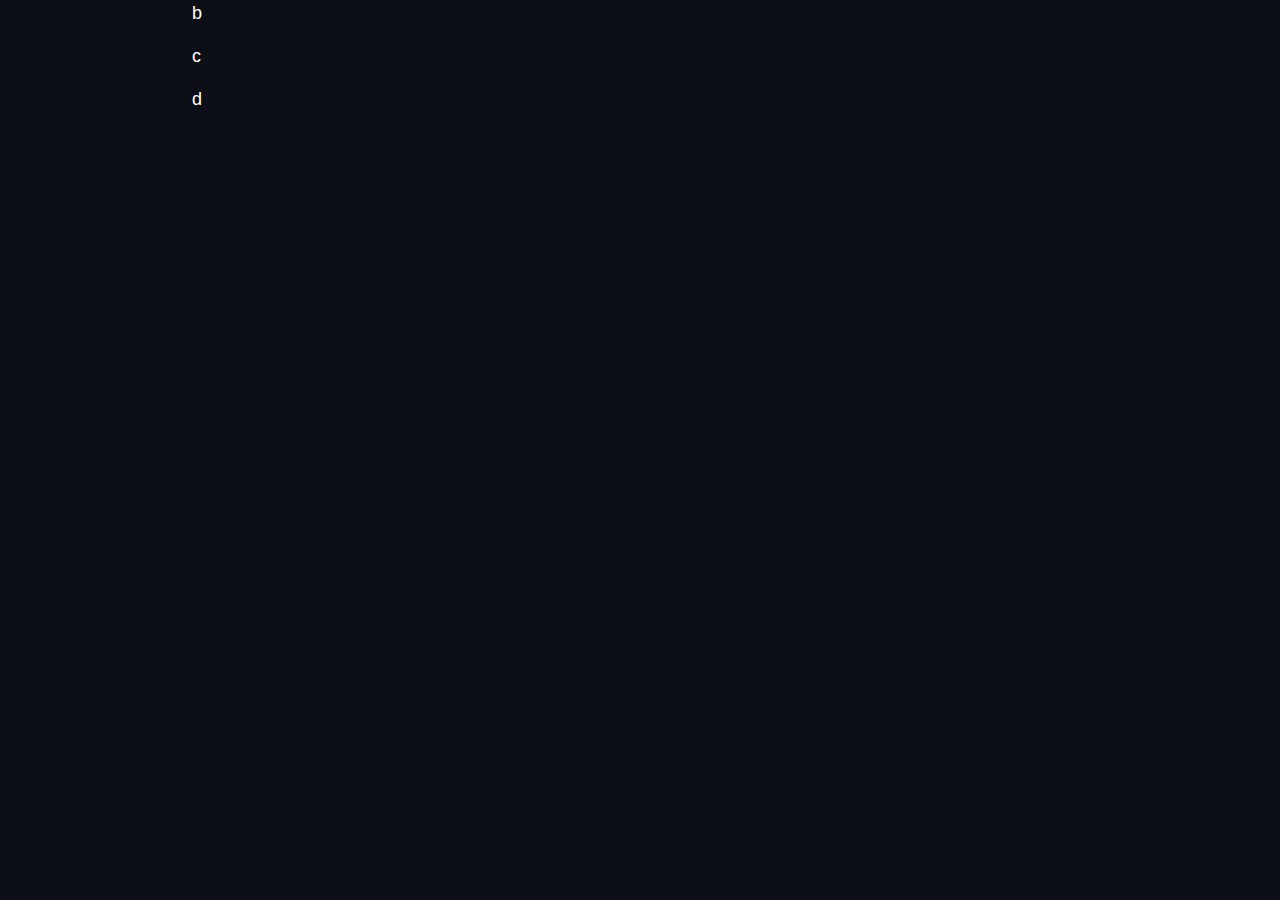
==== index.html @ a14c185e "commit" ====
<!DOCTYPE html>
<html lang="en">

<head>
    <meta charset="UTF-8">
    <meta http-equiv="X-UA-Compatible" content="IE=edge">
    <meta name="viewport" content="width=device-width, initial-scale=1.0">
    <link rel="stylesheet" href="./style.css">
    <script defer src="./index.js"></script>
    <title>Space Travel</title>
</head>

<body>
    
    <div class="container grid">
        <div class="box sr-only">a</div>
        <div class="box">b</div>
        <div class="box">c</div>
        <div class="box">d</div>
    </div>
    
   
</body>

</html>
---- style.css ----
/*------------*/
/*Custom properties      */
/*------------*/

:root {
    /*colors */
--clr-dark: 230 35% 7%;
--clr-light: 231 77% 90%;
--clr-white: 0 0% 100%;

/* font-sizes */
--fs-900: 9.375rem;
--fs-800: 6.25rem;
--fs-700: 3.5rem;
--fs-600: 2rem;
--fs-500: 1.75rem;
--fs-400: 1.125rem;
--fs-300: 1rem;
--fs-200: 0.875rem;

  /* font-families */
  --ff-serif: "Bellefair",serif;
  --ff-sans-cond: "Barlow Condensed", sans-serif;
  --ff-sans-normal: "Barlow", sans-serif;
}


/*------------*/
/*Reset       */
/*------------*/

/*Box sizing   */


*,
*::before,
*::after {
    box-sizing: border-box;
}

/*Reset marigi  */
body,
h1,
h2,
h3,
h4,
h5,
p,
figure,
picture {
    margin: 0;
}

h1,
h2,
h3,
h4,
h5,
p {
   font-weight: 400; 
}


/* set up the body */
body {
    font-family: var(--ff-sans-normal);
    font-size: var(--fs-400);
    color: hsl(var(--clr-white));
    background-color: hsl(var(--clr-dark));
    line-height: 1.5;
    min-height: 100vh;
}

/*mke image easier to work with*/
img,
picture {
    max-width: 100%;
    display: block;
}

/*make form elements*/
input,
button,
textarea,
select {
    font: inherit;
}

/*remove animation for people who've turned them off*/
@media (prefers-reduced-motion: reduce) {
    *,
    *::before,
    *::after {
        animation-duration: 0.01ms !important;
        animation-iteration-count: 1 !important;
        transition-duration: 0.01ms !important; 
        scroll-behavior: auto !important;
    }
}

/*------------*/
/* Utility classes*/
/*------------*/

/* general */


.flex {
    display: flex;
gap: var(--gap, 1rem);
}

.grid {
    display: grid;
    gap: var(--gap, 1rem)
}

.container {
    padding-inline: 2rem;
    margin-inline: auto;
    max-width: 60rem;
}

.sr-only {
    position: absolute;
    width: 1px;
    height: 1px;
    padding: 0;
    margin: -1px;
    overflow: hidden;
    clip: rect(0, 0, 0, 0);
    white-space: nowrap;
    border: 0;
}



.bg-dark { background-color: hsl(var(--clr-dark));}
.bg-accent { background-color: hsl(var(--clr-light));}
.bg-wh{ background-color: hsl(var(--clr-white));}

.text-dark { color: hsl(var(--clr-dark));}
.text-accent{ color: hsl(var(--clr-light));}
.text-wh { color: hsl(var(--clr-white));}

/* typograhy */

.ff-serif {font-family: var(--ff-serif);}
.ff-sens-cond {font-family: var(--ff-sans-cond);}
.ff-sens-normal {font-family: var(--ff-sans-normal);}

.letter-spacing-1 { letter-spacing: 4.75px; } 
.letter-spacing-2 { letter-spacing: 2.7px; } 
.letter-spacing-3 { letter-spacing: 2.35px; } 

.uppercase { text-transform: uppercase; }

.fs-900 { font-size: var(--fs-900); }
.fs-800 { font-size: var(--fs-800); }
.fs-700 { font-size: var(--fs-700); }
.fs-600 { font-size: var(--fs-600); }
.fs-500 { font-size: var(--fs-500); }
.fs-400 { font-size: var(--fs-400); }
.fs-300 { font-size: var(--fs-300); }
.fs-200 { font-size: var(--fs-200); }


.fs-900,
.fs-800,
.fs-700,
.fs-600 {
    line-height: 1.1;
}
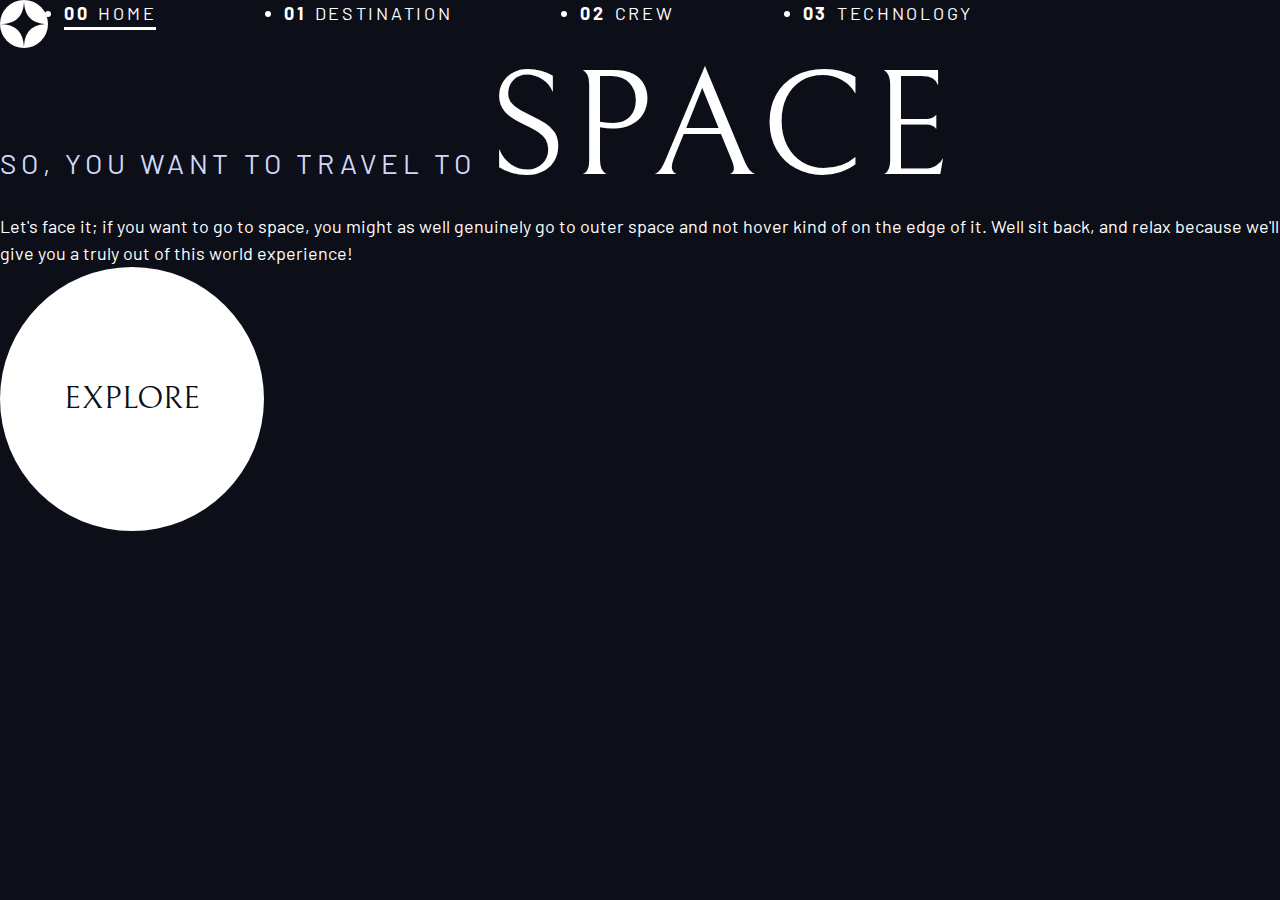
==== commit daa79c71: "commit" ====
--- a/index.html
+++ b/index.html
@@ -3,23 +3,57 @@
 
 <head>
     <meta charset="UTF-8">
-    <meta http-equiv="X-UA-Compatible" content="IE=edge">
     <meta name="viewport" content="width=device-width, initial-scale=1.0">
+
+    <link rel="icon" type="image/png" sizes="32x32" href="./assets/favicon-32x32.png">
+    <!-- Google fonts -->
+    <link rel="preconnect" href="https://fonts.googleapis.com">
+    <link rel="preconnect" href="https://fonts.gstatic.com" crossorigin>
+    <link
+        href="https://fonts.googleapis.com/css2?family=Barlow+Condensed:wght@400;700&family=Bellefair&family=Barlow:wght@400;700&display=swap"
+        rel="stylesheet">
     <link rel="stylesheet" href="./style.css">
     <script defer src="./index.js"></script>
-    <title>Space Travel</title>
+    <title>Space tourism website</title>
 </head>
 
-<body>
-    
-    <div class="container grid">
-        <div class="box sr-only">a</div>
-        <div class="box">b</div>
-        <div class="box">c</div>
-        <div class="box">d</div>
+<body class="home">
+    <header class="primary-header flex">
+        <div>
+            <img src="./assets/shared/logo.svg" alt="space tourism logo" class="logo">
+        </div>
+        <nav>
+            <ul class="primary-navigation flex underline-indicators">
+                <li class="active"><a class="ff-sans-cond uppercase text-wh letter-spacing-2"
+                        href="index.html"><span>00</span>Home</a></li>
+                <li><a class="ff-sans-cond uppercase text-wh letter-spacing-2"
+                        href="./destination.html"><span>01</span>Destination</a>
+                </li>
+                <li><a class="ff-sans-cond uppercase text-wh letter-spacing-2"
+                        href="./crew.html"><span>02</span>Crew</a></li>
+                <li><a class="ff-sans-cond uppercase text-wh letter-spacing-2"
+                        href="./technology.html"><span>03</span>Technology</a>
+                </li>
+            </ul>
+        </nav>
+    </header>
+
+    <div class="grid-container">
+        <h1 class="text-accent fs-500 ff-sans-cond uppercase letter-spacing-1">
+            So, you want to travel to
+            <span class="fs-900 ff-serif text-wh">Space</span>
+        </h1>
     </div>
-    
-   
+
+    <P>
+        Let's face it;
+        if you want to go to space, you might as well genuinely go to outer space and not hover kind of on the edge
+        of
+        it. Well sit back, and relax because we'll give you a truly out of this world experience!
+    </P>
+    <a href="#" class="large-button uppercase ff-serif fs-600
+    text-dark bg-wh">Explore</a>
+
 </body>
 
 </html>--- a/style.css
+++ b/style.css
@@ -115,6 +115,10 @@
     gap: var(--gap, 1rem)
 }
 
+.flow > *:where(:not(:first-child)) {
+    margin-top: var(--flow-space, 1rem);
+    outline: 1px solid red;
+}
 .container {
     padding-inline: 2rem;
     margin-inline: auto;
@@ -164,10 +168,113 @@
 .fs-300 { font-size: var(--fs-300); }
 .fs-200 { font-size: var(--fs-200); }
 
-
 .fs-900,
 .fs-800,
 .fs-700,
 .fs-600 {
     line-height: 1.1;
-}+}
+
+.numbered-title {
+    font-family: var(--ff-sans-cond);
+    font-size: var(--fs-500);
+    text-transform: uppercase;
+    letter-spacing: 4.72px;
+}
+
+.numbered-title span {
+    margin-right: .5em;
+    font-weight: 700;
+    color: hsl(var(--clr-white) / .25);
+}
+
+
+/*------------*/
+/* Component*/
+/*------------*/
+
+.large-button {
+    position: relative;
+    display: inline-grid;
+    z-index: 1;
+    place-items: center;
+    padding: 0 2em;
+    border-radius: 50%;
+    aspect-ratio: 1;
+    text-decoration: none;
+}
+
+.large-button::after {
+    content: '';
+    position: absolute;
+    z-index: -1;
+    width: 100%;
+    height: 100%;
+    background: hsl( var(--clr-white) / .15);
+    border-radius: 50%;
+    opacity: 0;
+    transition: opacity 500ms linear, transform 750ms ease-in-out;
+}
+
+.large-button:hover::after,
+.large-button:focus::after {
+    opacity: 1;
+    transform: scale(1.5);
+}
+
+.primary-navigation {
+    --gap: 8rem;
+    --underline-gap: 2rem
+    list-style: none;
+    padding: 0;
+    margin: 0;
+}
+
+.primary-navigation a {
+    text-decoration: none;
+}
+
+.primary-navigation a > span {
+    font-weight: 700;
+    margin-right: .5em;
+}
+
+.underline-indicators > * {
+    padding: var(--underline-gap, 1rem) 0;
+    border: 0;
+    cursor: pointer;
+   border-bottom: .2rem solid hsl(var(--clr-white) / 0);
+}
+
+.underline-indicators > *:hover,
+.underline-indicators > *:focus {
+    border-color: hsl( var(--clr-white) / .25);
+}
+
+.underline-indicators > .active,
+.underline-indicators > [aria-selected="true"] {
+    color: hsl( var(--clr-white) / 1);
+    border-color: hsl( var(--clr-white) / 1);
+}
+
+.tab-list {
+    --gap: 2rem;
+}
+
+.dot-indicators > *{
+   cursor: pointer;
+   border: 0;
+   border-radius: 50%;
+   padding: .5em;
+   background-color: hsl( var(--clr-white) / .25);
+}
+
+.dot-indicators > *:hover,
+.dot-indicators > *:focus{
+     background-color: hsl( var(--clr-white) / .5);
+}  
+
+.dot-indicators > [aria-selected="true"] {
+     border-color: hsl( var(--clr-white) / 1);
+}
+
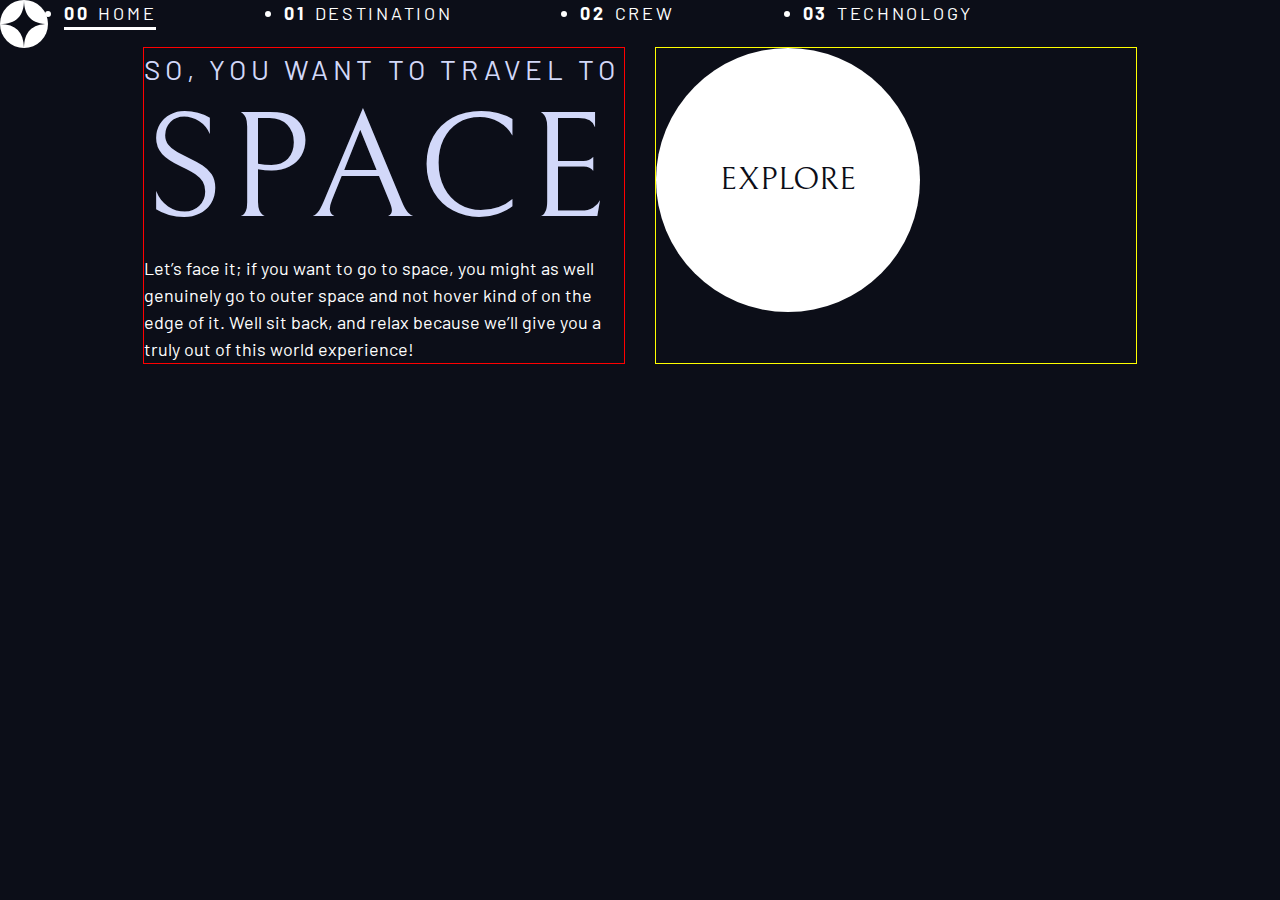
==== commit 21c44585: "commit" ====
--- a/index.html
+++ b/index.html
@@ -39,20 +39,21 @@
     </header>
 
     <div class="grid-container">
-        <h1 class="text-accent fs-500 ff-sans-cond uppercase letter-spacing-1">
-            So, you want to travel to
-            <span class="fs-900 ff-serif text-wh">Space</span>
-        </h1>
+        <div>
+            <h1 class="text-accent fs-500 ff-sans-cond uppercase letter-spacing-1">So, you want to travel to
+                <span class="fs-900 ff-serif text-white">Space</span>
+            </h1>
+            <p>Let’s face it; if you want to go to space, you might as well genuinely go to
+                outer space and not hover kind of on the edge of it. Well sit back, and relax
+                because we’ll give you a truly out of this world experience! </p>
+        </div>
+        <div>
+            <a href="#" class="large-button uppercase ff-serif fs-600 text-dark bg-wh">Explore</a>
+        </div>
     </div>
 
-    <P>
-        Let's face it;
-        if you want to go to space, you might as well genuinely go to outer space and not hover kind of on the edge
-        of
-        it. Well sit back, and relax because we'll give you a truly out of this world experience!
-    </P>
-    <a href="#" class="large-button uppercase ff-serif fs-600
-    text-dark bg-wh">Explore</a>
+
+
 
 </body>
 
--- a/style.css
+++ b/style.css
@@ -125,6 +125,22 @@
     max-width: 60rem;
 }
 
+.grid-container {
+    display: grid;
+    column-gap: var(--container-gap, 2rem);
+    grid-template-columns: minmax(2rem, 1fr) repeat(2, minmax(0, 30rem)) minmax(2rem, 1fr);
+}
+
+.grid-container > *:first-child {
+    grid-column: 2;
+    outline: 1px solid red;
+}
+
+.grid-container > *:last-child {
+    grid-column: 3;
+    outline: 1px solid yellow;
+}
+
 .sr-only {
     position: absolute;
     width: 1px;
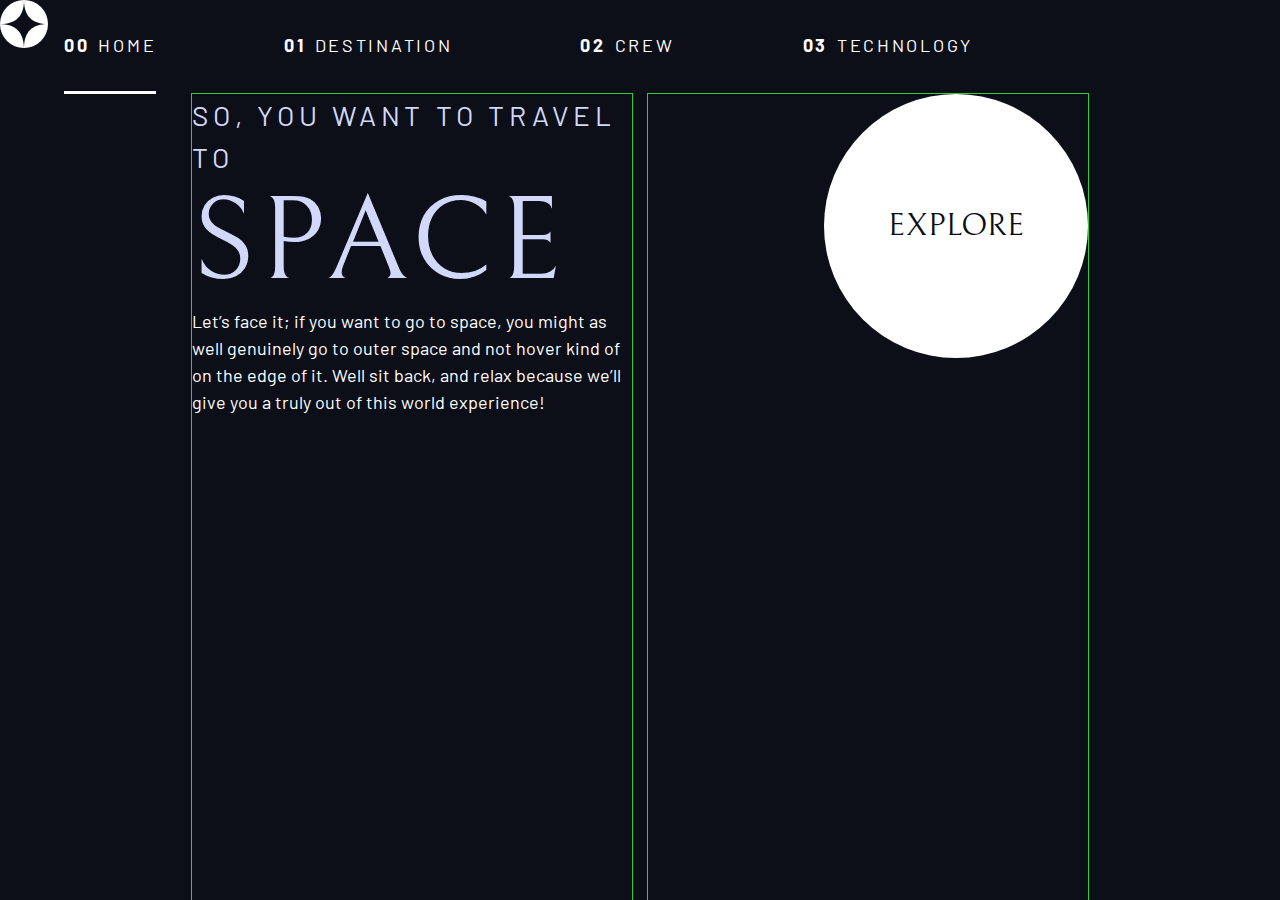
==== commit fb588fd1: "commit" ====
--- a/index.html
+++ b/index.html
@@ -38,16 +38,16 @@
         </nav>
     </header>
 
-    <div class="grid-container">
+    <div class="container flex even-columns" style="max-width: 60rem">
         <div>
             <h1 class="text-accent fs-500 ff-sans-cond uppercase letter-spacing-1">So, you want to travel to
-                <span class="fs-900 ff-serif text-white">Space</span>
+                <span class="d-block fs-900 ff-serif text-white">Space</span>
             </h1>
             <p>Let’s face it; if you want to go to space, you might as well genuinely go to
                 outer space and not hover kind of on the edge of it. Well sit back, and relax
                 because we’ll give you a truly out of this world experience! </p>
         </div>
-        <div>
+        <div style="display: flex; justify-content: end; align-items: flex-start;">
             <a href="#" class="large-button uppercase ff-serif fs-600 text-dark bg-wh">Explore</a>
         </div>
     </div>
--- a/style.css
+++ b/style.css
@@ -9,12 +9,12 @@
 --clr-white: 0 0% 100%;
 
 /* font-sizes */
---fs-900: 9.375rem;
---fs-800: 6.25rem;
---fs-700: 3.5rem;
+--fs-900: clamp(5rem, 8vw + 1rem, 9.375rem);
+--fs-800: 3.5rem;
+--fs-700: 1.5rem;
 --fs-600: 2rem;
 --fs-500: 1.75rem;
---fs-400: 1.125rem;
+--fs-400: 0.9375rem;
 --fs-300: 1rem;
 --fs-200: 0.875rem;
 
@@ -24,14 +24,33 @@
   --ff-sans-normal: "Barlow", sans-serif;
 }
 
+@media (min-width: 35em) {
+  :root {
+    --fs-800: 5rem;
+    --fs-700: 2.5rem;
+    --fs-600: 1.5rem;
+    --fs-400: 1rem;
+  }
+}
+
+@media (min-width: 45em) {
+  :root {
+    /* font-sizes */
+--fs-800: 6.25rem;
+--fs-700: 3.5rem;
+--fs-600: 2rem;
+--fs-400: 1.125rem;
+  }
+}
+
 
 /*------------*/
 /*Reset       */
 /*------------*/
 
+
+
 /*Box sizing   */
-
-
 *,
 *::before,
 *::after {
@@ -56,6 +75,7 @@
 h3,
 h4,
 h5,
+h6,
 p {
    font-weight: 400; 
 }
@@ -69,6 +89,9 @@
     background-color: hsl(var(--clr-dark));
     line-height: 1.5;
     min-height: 100vh;
+
+    display: grid;
+    grid-template-rows: min-content 1fr;
 }
 
 /*mke image easier to work with*/
@@ -104,42 +127,58 @@
 
 /* general */
 
-
 .flex {
     display: flex;
 gap: var(--gap, 1rem);
 }
 
+.flex.even-columns > * {
+    width: 100%;
+    outline: 1px solid limegreen;
+}
 .grid {
     display: grid;
     gap: var(--gap, 1rem)
 }
 
+.d-block {
+    display: block;
+}
+
 .flow > *:where(:not(:first-child)) {
     margin-top: var(--flow-space, 1rem);
-    outline: 1px solid red;
-}
+}
+
 .container {
     padding-inline: 2rem;
     margin-inline: auto;
-    max-width: 60rem;
+    max-width: 80rem;
 }
 
 .grid-container {
+    border: 5px solid limegreen;
     display: grid;
-    column-gap: var(--container-gap, 2rem);
-    grid-template-columns: minmax(2rem, 1fr) repeat(2, minmax(0, 30rem)) minmax(2rem, 1fr);
-}
-
-.grid-container > *:first-child {
-    grid-column: 2;
-    outline: 1px solid red;
-}
-
-.grid-container > *:last-child {
-    grid-column: 3;
-    outline: 1px solid yellow;
-}
+}
+
+@media (min-width: 45rem) {
+    .grid-container {
+        column-gap: var(--container-gap, 2rem);
+        grid-template-columns: minmax(2rem, 1fr) repeat(2, minmax(0, 30rem)) minmax(2rem, 1fr);
+    }
+    
+    .grid-container > *:first-child {
+        grid-column: 2;
+        outline: 1px solid red;
+    }
+
+    .grid-container > *:last-child {
+        grid-column: 3;
+        outline: 1px solid yellow;
+    }
+}
+ 
+
+
 
 .sr-only {
     position: absolute;
@@ -153,7 +192,7 @@
     border: 0;
 }
 
-
+/*colors  */
 
 .bg-dark { background-color: hsl(var(--clr-dark));}
 .bg-accent { background-color: hsl(var(--clr-light));}
@@ -226,7 +265,7 @@
     z-index: -1;
     width: 100%;
     height: 100%;
-    background: hsl( var(--clr-white) / .15);
+    background: hsl( var(--clr-white) / .1);
     border-radius: 50%;
     opacity: 0;
     transition: opacity 500ms linear, transform 750ms ease-in-out;
@@ -240,7 +279,7 @@
 
 .primary-navigation {
     --gap: 8rem;
-    --underline-gap: 2rem
+    --underline-gap: 2rem;
     list-style: none;
     padding: 0;
     margin: 0;
@@ -264,7 +303,7 @@
 
 .underline-indicators > *:hover,
 .underline-indicators > *:focus {
-    border-color: hsl( var(--clr-white) / .25);
+    border-color: hsl( var(--clr-white) / .5);
 }
 
 .underline-indicators > .active,
@@ -277,7 +316,7 @@
     --gap: 2rem;
 }
 
-.dot-indicators > *{
+.dot-indicators > * {
    cursor: pointer;
    border: 0;
    border-radius: 50%;
@@ -294,3 +333,6 @@
      border-color: hsl( var(--clr-white) / 1);
 }
 
+
+
+
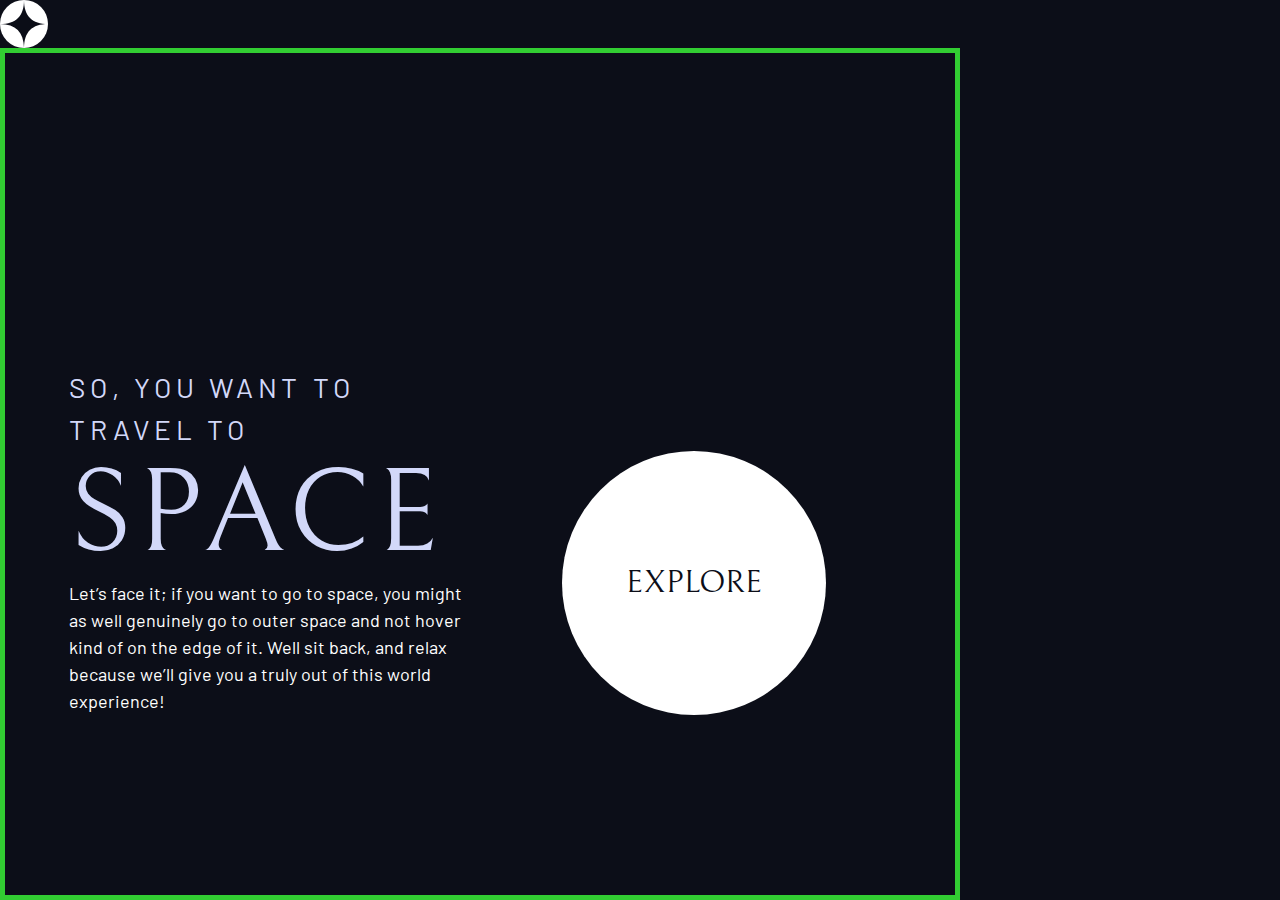
==== commit 6d1ca1ac: "commit" ====
--- a/index.html
+++ b/index.html
@@ -22,7 +22,7 @@
         <div>
             <img src="./assets/shared/logo.svg" alt="space tourism logo" class="logo">
         </div>
-        <nav>
+        <!----   <nav>
             <ul class="primary-navigation flex underline-indicators">
                 <li class="active"><a class="ff-sans-cond uppercase text-wh letter-spacing-2"
                         href="index.html"><span>00</span>Home</a></li>
@@ -35,10 +35,10 @@
                         href="./technology.html"><span>03</span>Technology</a>
                 </li>
             </ul>
-        </nav>
+        </nav>  -->
     </header>
 
-    <div class="container flex even-columns" style="max-width: 60rem">
+    <div class="grid-container grid-container--home" style="max-width: 60rem">
         <div>
             <h1 class="text-accent fs-500 ff-sans-cond uppercase letter-spacing-1">So, you want to travel to
                 <span class="d-block fs-900 ff-serif text-white">Space</span>
@@ -47,8 +47,8 @@
                 outer space and not hover kind of on the edge of it. Well sit back, and relax
                 because we’ll give you a truly out of this world experience! </p>
         </div>
-        <div style="display: flex; justify-content: end; align-items: flex-start;">
-            <a href="#" class="large-button uppercase ff-serif fs-600 text-dark bg-wh">Explore</a>
+        <div>
+            <a href="#" class="large-button uppercase ff-serif text-dark bg-wh">Explore</a>
         </div>
     </div>
 
--- a/style.css
+++ b/style.css
@@ -80,7 +80,6 @@
    font-weight: 400; 
 }
 
-
 /* set up the body */
 body {
     font-family: var(--ff-sans-normal);
@@ -125,6 +124,7 @@
 /* Utility classes*/
 /*------------*/
 
+
 /* general */
 
 .flex {
@@ -132,10 +132,6 @@
 gap: var(--gap, 1rem);
 }
 
-.flex.even-columns > * {
-    width: 100%;
-    outline: 1px solid limegreen;
-}
 .grid {
     display: grid;
     gap: var(--gap, 1rem)
@@ -156,28 +152,37 @@
 }
 
 .grid-container {
+    text-align: center;
     border: 5px solid limegreen;
     display: grid;
+    place-items: center;
+    padding-inline: 1rem;
+}
+
+.grid-container * {
+    max-width: 50ch;
 }
 
 @media (min-width: 45rem) {
     .grid-container {
+        text-align: left;
         column-gap: var(--container-gap, 2rem);
-        grid-template-columns: minmax(2rem, 1fr) repeat(2, minmax(0, 30rem)) minmax(2rem, 1fr);
+        grid-template-columns: minmax(1rem, 1fr) repeat(2, minmax(0, 30rem)) minmax(1rem, 1fr);
     }
     
     .grid-container > *:first-child {
         grid-column: 2;
-        outline: 1px solid red;
-    }
+       }
 
     .grid-container > *:last-child {
         grid-column: 3;
-        outline: 1px solid yellow;
     }
-}
- 
-
+
+.grid-container--home {
+    padding-bottom: max(6rem, 20vh);
+    align-items: end;
+}
+}
 
 
 .sr-only {
@@ -249,6 +254,7 @@
 /*------------*/
 
 .large-button {
+    font-size: 2rem;
     position: relative;
     display: inline-grid;
     z-index: 1;
@@ -333,6 +339,23 @@
      border-color: hsl( var(--clr-white) / 1);
 }
 
-
-
-
+/* ----------------------------- */
+/* Page specific background      */
+/* ----------------------------- */
+body {
+    background-size: cover;
+    background-position: bottom center;
+}
+/* home */
+.home {
+    background-image: url(./assets/home/background-home-mobile.jpg);
+}
+
+@media (min-width: 35rem) {
+    .home {
+        background-position: center center;
+        background-image: url(./assets/home/background-home-tablet.jpg);
+    }
+}
+
+
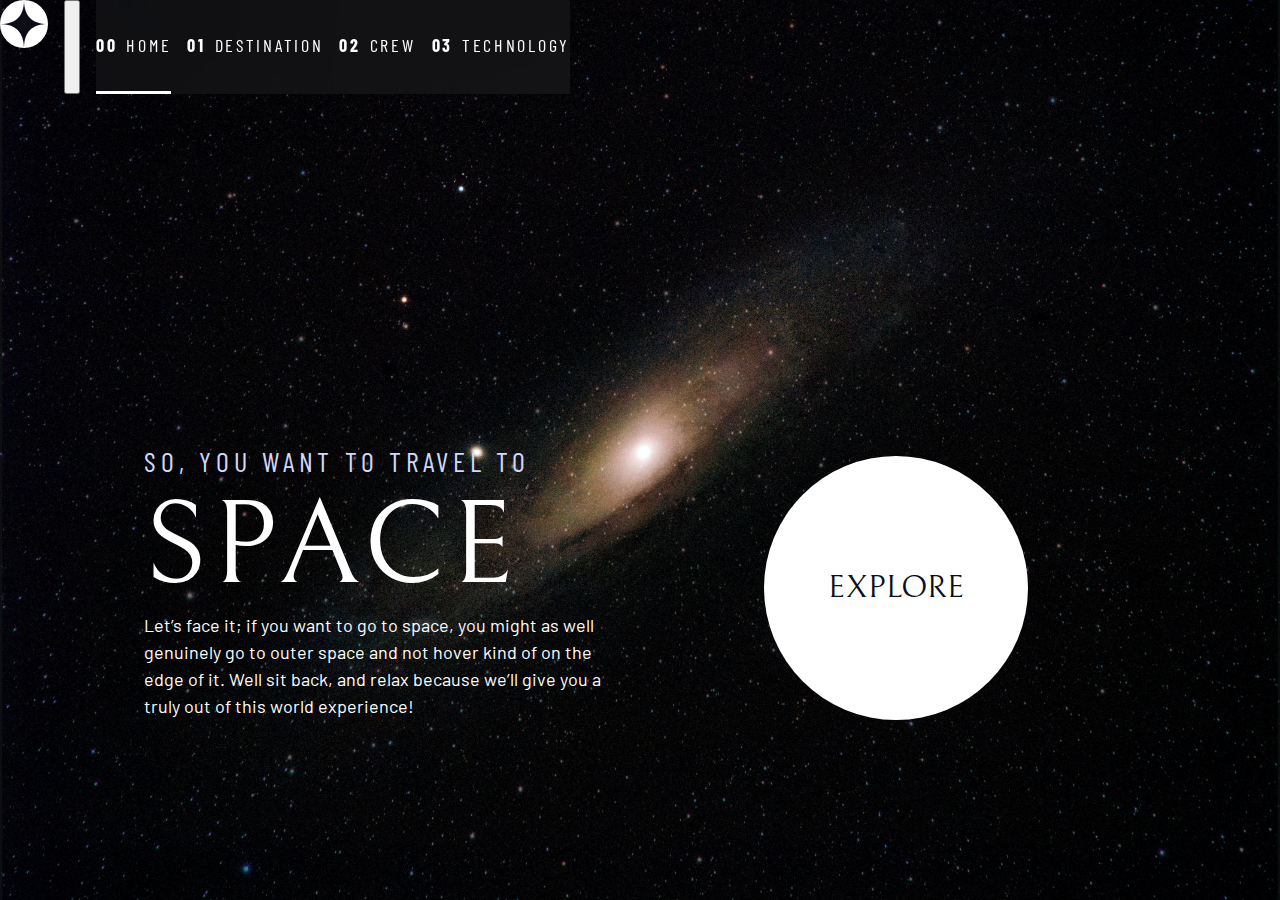
==== commit 689b11ce: "commit" ====
--- a/index.html
+++ b/index.html
@@ -18,37 +18,40 @@
 </head>
 
 <body class="home">
+
+
     <header class="primary-header flex">
         <div>
             <img src="./assets/shared/logo.svg" alt="space tourism logo" class="logo">
         </div>
-        <!----   <nav>
-            <ul class="primary-navigation flex underline-indicators">
-                <li class="active"><a class="ff-sans-cond uppercase text-wh letter-spacing-2"
-                        href="index.html"><span>00</span>Home</a></li>
-                <li><a class="ff-sans-cond uppercase text-wh letter-spacing-2"
-                        href="./destination.html"><span>01</span>Destination</a>
-                </li>
-                <li><a class="ff-sans-cond uppercase text-wh letter-spacing-2"
-                        href="./crew.html"><span>02</span>Crew</a></li>
-                <li><a class="ff-sans-cond uppercase text-wh letter-spacing-2"
-                        href="./technology.html"><span>03</span>Technology</a>
-                </li>
+        <button class="mobile-nav-toggle" aria-controls="primary-navigation"><span class="sr-only"
+                aria-expanded="false">Menu</span></button>
+        <nav>
+            <ul id="primary-navigation" class="primary-navigation underline-indicators flex">
+                <li class="active"><a class="ff-sans-cond uppercase text-white letter-spacing-2"
+                        href="index.html"><span>00</span>Home</a>
+                <li><a class="ff-sans-cond uppercase text-white letter-spacing-2"
+                        href="destination.html"><span>01</span>Destination</a>
+                <li><a class="ff-sans-cond uppercase text-white letter-spacing-2"
+                        href="crew.html"><span>02</span>Crew</a>
+                <li><a class="ff-sans-cond uppercase text-white letter-spacing-2"
+                        href="technology.html"><span>03</span>Technology</a>
             </ul>
-        </nav>  -->
+        </nav>
     </header>
 
-    <div class="grid-container grid-container--home" style="max-width: 60rem">
+    <div class="grid-container grid-container--home">
         <div>
             <h1 class="text-accent fs-500 ff-sans-cond uppercase letter-spacing-1">So, you want to travel to
                 <span class="d-block fs-900 ff-serif text-white">Space</span>
             </h1>
+
             <p>Let’s face it; if you want to go to space, you might as well genuinely go to
                 outer space and not hover kind of on the edge of it. Well sit back, and relax
                 because we’ll give you a truly out of this world experience! </p>
         </div>
         <div>
-            <a href="#" class="large-button uppercase ff-serif text-dark bg-wh">Explore</a>
+            <a href="#" class="large-button uppercase ff-serif text-dark bg-white">Explore</a>
         </div>
     </div>
 
--- a/style.css
+++ b/style.css
@@ -1,63 +1,63 @@
-/*------------*/
-/*Custom properties      */
-/*------------*/
+/* ------------------- */
+/* Custom properties   */
+/* ------------------- */
 
 :root {
-    /*colors */
---clr-dark: 230 35% 7%;
---clr-light: 231 77% 90%;
---clr-white: 0 0% 100%;
-
-/* font-sizes */
---fs-900: clamp(5rem, 8vw + 1rem, 9.375rem);
---fs-800: 3.5rem;
---fs-700: 1.5rem;
---fs-600: 2rem;
---fs-500: 1.75rem;
---fs-400: 0.9375rem;
---fs-300: 1rem;
---fs-200: 0.875rem;
-
-  /* font-families */
-  --ff-serif: "Bellefair",serif;
-  --ff-sans-cond: "Barlow Condensed", sans-serif;
-  --ff-sans-normal: "Barlow", sans-serif;
+    /* colors */
+    --clr-dark: 230 35% 7%;
+    --clr-light: 231 77% 90%;
+    --clr-white: 0 0% 100%;
+    
+    /* font-sizes */
+    --fs-900: clamp(5rem, 8vw + 1rem, 9.375rem);
+    --fs-800: 3.5rem;
+    --fs-700: 1.5rem;
+    --fs-600: 1rem;
+    --fs-500: 1.75rem;
+    --fs-400: 0.9375rem;
+    --fs-300: 1rem;
+    --fs-200: 0.875rem;
+    
+    /* font-families */
+    --ff-serif: "Bellefair", serif;
+    --ff-sans-cond: "Barlow Condensed", sans-serif;
+    --ff-sans-normal: "Barlow", sans-serif;
 }
 
 @media (min-width: 35em) {
-  :root {
-    --fs-800: 5rem;
-    --fs-700: 2.5rem;
-    --fs-600: 1.5rem;
-    --fs-400: 1rem;
-  }
+    :root {
+        --fs-800: 5rem;
+        --fs-700: 2.5rem;
+        --fs-600: 1.5rem;
+        --fs-400: 1rem;
+    }
 }
 
 @media (min-width: 45em) {
-  :root {
-    /* font-sizes */
---fs-800: 6.25rem;
---fs-700: 3.5rem;
---fs-600: 2rem;
---fs-400: 1.125rem;
-  }
-}
-
-
-/*------------*/
-/*Reset       */
-/*------------*/
-
-
-
-/*Box sizing   */
+    :root {
+        /* font-sizes */
+        --fs-800: 6.25rem;
+        --fs-700: 3.5rem;
+        --fs-600: 2rem;
+        --fs-400: 1.125rem;
+    }
+}
+
+
+/* ------------------- */
+/* Reset               */
+/* ------------------- */
+
+/* https://piccalil.li/blog/a-modern-css-reset/ */
+
+/* Box sizing */
 *,
 *::before,
 *::after {
     box-sizing: border-box;
 }
 
-/*Reset marigi  */
+/* Reset margins */
 body,
 h1,
 h2,
@@ -67,7 +67,7 @@
 p,
 figure,
 picture {
-    margin: 0;
+    margin: 0; 
 }
 
 h1,
@@ -77,30 +77,30 @@
 h5,
 h6,
 p {
-   font-weight: 400; 
+    font-weight: 400;
 }
 
 /* set up the body */
 body {
     font-family: var(--ff-sans-normal);
     font-size: var(--fs-400);
-    color: hsl(var(--clr-white));
-    background-color: hsl(var(--clr-dark));
+    color: hsl( var(--clr-white) );
+    background-color: hsl( var(--clr-dark) );
     line-height: 1.5;
     min-height: 100vh;
-
+    
     display: grid;
     grid-template-rows: min-content 1fr;
 }
 
-/*mke image easier to work with*/
+/* make images easier to work with */
 img,
-picture {
+picutre {
     max-width: 100%;
     display: block;
 }
 
-/*make form elements*/
+/* make form elements easier to work with */
 input,
 button,
 textarea,
@@ -108,33 +108,33 @@
     font: inherit;
 }
 
-/*remove animation for people who've turned them off*/
-@media (prefers-reduced-motion: reduce) {
-    *,
-    *::before,
-    *::after {
-        animation-duration: 0.01ms !important;
-        animation-iteration-count: 1 !important;
-        transition-duration: 0.01ms !important; 
-        scroll-behavior: auto !important;
-    }
-}
-
-/*------------*/
-/* Utility classes*/
-/*------------*/
-
+/* remove animations for people who've turned them off */
+@media (prefers-reduced-motion: reduce) {  
+  *,
+  *::before,
+  *::after {
+    animation-duration: 0.01ms !important;
+    animation-iteration-count: 1 !important;
+    transition-duration: 0.01ms !important;
+    scroll-behavior: auto !important;
+  }
+}
+
+
+/* ------------------- */
+/* Utility classes     */
+/* ------------------- */
 
 /* general */
 
 .flex {
     display: flex;
-gap: var(--gap, 1rem);
+    gap: var(--gap, 1rem);
 }
 
 .grid {
     display: grid;
-    gap: var(--gap, 1rem)
+    gap: var(--gap, 1rem);
 }
 
 .d-block {
@@ -146,24 +146,24 @@
 }
 
 .container {
-    padding-inline: 2rem;
+    padding-inline: 2em;
     margin-inline: auto;
     max-width: 80rem;
 }
 
 .grid-container {
     text-align: center;
-    border: 5px solid limegreen;
     display: grid;
     place-items: center;
     padding-inline: 1rem;
+
 }
 
 .grid-container * {
     max-width: 50ch;
 }
 
-@media (min-width: 45rem) {
+@media (min-width: 45em) {
     .grid-container {
         text-align: left;
         column-gap: var(--container-gap, 2rem);
@@ -172,46 +172,46 @@
     
     .grid-container > *:first-child {
         grid-column: 2;
-       }
+    }
 
     .grid-container > *:last-child {
         grid-column: 3;
     }
-
-.grid-container--home {
-    padding-bottom: max(6rem, 20vh);
-    align-items: end;
-}
+    
+    .grid-container--home {
+        padding-bottom: max(6rem, 20vh);
+        align-items: end;
+    }
 }
 
 
 .sr-only {
-    position: absolute;
-    width: 1px;
-    height: 1px;
-    padding: 0;
-    margin: -1px;
-    overflow: hidden;
-    clip: rect(0, 0, 0, 0);
-    white-space: nowrap;
-    border: 0;
-}
-
-/*colors  */
-
-.bg-dark { background-color: hsl(var(--clr-dark));}
-.bg-accent { background-color: hsl(var(--clr-light));}
-.bg-wh{ background-color: hsl(var(--clr-white));}
-
-.text-dark { color: hsl(var(--clr-dark));}
-.text-accent{ color: hsl(var(--clr-light));}
-.text-wh { color: hsl(var(--clr-white));}
-
-/* typograhy */
-
-.ff-serif {font-family: var(--ff-serif);}
-.ff-sens-cond {font-family: var(--ff-sans-cond);}
-.ff-sens-normal {font-family: var(--ff-sans-normal);}
+  position: absolute; 
+  width: 1px;
+  height: 1px;
+  padding: 0;
+  margin: -1px; 
+  overflow: hidden;
+  clip: rect(0, 0, 0, 0);
+  white-space: nowrap; /* added line */
+  border: 0;
+}
+
+/* colors */
+
+.bg-dark { background-color: hsl( var(--clr-dark) );}
+.bg-accent { background-color: hsl( var(--clr-light) );}
+.bg-white { background-color: hsl( var(--clr-white) );}
+
+.text-dark { color: hsl( var(--clr-dark) );}
+.text-accent { color: hsl( var(--clr-light) );}
+.text-white { color: hsl( var(--clr-white) );}
+
+/* typography */
+
+.ff-serif { font-family: var(--ff-serif); } 
+.ff-sans-cond { font-family: var(--ff-sans-cond); } 
+.ff-sans-normal { font-family: var(--ff-sans-normal); } 
 
 .letter-spacing-1 { letter-spacing: 4.75px; } 
 .letter-spacing-2 { letter-spacing: 2.7px; } 
@@ -239,25 +239,25 @@
     font-family: var(--ff-sans-cond);
     font-size: var(--fs-500);
     text-transform: uppercase;
-    letter-spacing: 4.72px;
+    letter-spacing: 4.72px; 
 }
 
 .numbered-title span {
     margin-right: .5em;
     font-weight: 700;
-    color: hsl(var(--clr-white) / .25);
-}
-
-
-/*------------*/
-/* Component*/
-/*------------*/
+    color: hsl( var(--clr-white) / .25);
+}
+
+
+/* ------------------- */
+/* Compontents         */
+/* ------------------- */
 
 .large-button {
     font-size: 2rem;
     position: relative;
+    z-index: 1;
     display: inline-grid;
-    z-index: 1;
     place-items: center;
     padding: 0 2em;
     border-radius: 50%;
@@ -276,7 +276,7 @@
     opacity: 0;
     transition: opacity 500ms linear, transform 750ms ease-in-out;
 }
-
+ 
 .large-button:hover::after,
 .large-button:focus::after {
     opacity: 1;
@@ -284,11 +284,33 @@
 }
 
 .primary-navigation {
-    --gap: 8rem;
     --underline-gap: 2rem;
     list-style: none;
     padding: 0;
     margin: 0;
+    background: hsl( var(--clr-white) / 0.05);
+   backdrop-filter: blur(1.5rem);
+}
+
+   .moble-nav-toggle {
+    display: none
+   }
+
+@media (max-width: 35rem) {
+    .primary-navigation {
+        --underline-gap: .5rem;
+        position: fixed;
+        z-index: 1000;
+        inset: 0 0 0 30%;
+        list-style: none;
+        padding: min(20rem, 15vh) 2rem;
+        margin: 0;
+        flex-direction: column;
+    }
+    
+    .primary-navigation.underline-indicators > .active {
+       border: 0;
+    }
 }
 
 .primary-navigation a {
@@ -301,10 +323,10 @@
 }
 
 .underline-indicators > * {
+    cursor: pointer;
     padding: var(--underline-gap, 1rem) 0;
     border: 0;
-    cursor: pointer;
-   border-bottom: .2rem solid hsl(var(--clr-white) / 0);
+    border-bottom: .2rem solid hsl( var(--clr-white) / 0 );
 }
 
 .underline-indicators > *:hover,
@@ -315,7 +337,7 @@
 .underline-indicators > .active,
 .underline-indicators > [aria-selected="true"] {
     color: hsl( var(--clr-white) / 1);
-    border-color: hsl( var(--clr-white) / 1);
+    border-color: hsl( var(--clr-white) / 1); 
 }
 
 .tab-list {
@@ -323,21 +345,22 @@
 }
 
 .dot-indicators > * {
-   cursor: pointer;
-   border: 0;
-   border-radius: 50%;
-   padding: .5em;
-   background-color: hsl( var(--clr-white) / .25);
-}
-
+    cursor: pointer;
+    border: 0;
+    border-radius: 50%;
+    padding: .5em;
+    background-color: hsl( var(--clr-white) / .25);
+}
+ 
 .dot-indicators > *:hover,
-.dot-indicators > *:focus{
-     background-color: hsl( var(--clr-white) / .5);
-}  
+.dot-indicators > *:focus { 
+    background-color: hsl( var(--clr-white) / .5);
+}
 
 .dot-indicators > [aria-selected="true"] {
-     border-color: hsl( var(--clr-white) / 1);
-}
+    background-color: hsl( var(--clr-white) / 1); 
+}
+
 
 /* ----------------------------- */
 /* Page specific background      */
@@ -348,14 +371,20 @@
 }
 /* home */
 .home {
-    background-image: url(./assets/home/background-home-mobile.jpg);
+    background-image: url(./assets/shared/background-mobile.jpg);
 }
 
 @media (min-width: 35rem) {
     .home {
         background-position: center center;
-        background-image: url(./assets/home/background-home-tablet.jpg);
-    }
-}
-
-
+        background-image: url(./assets/shared/background-mobile.jpg);
+    }
+}
+
+@media (min-width: 45rem) {
+    .home {
+        background-image: url(./assets/shared/background-mobile.jpg);
+    }
+} 
+
+
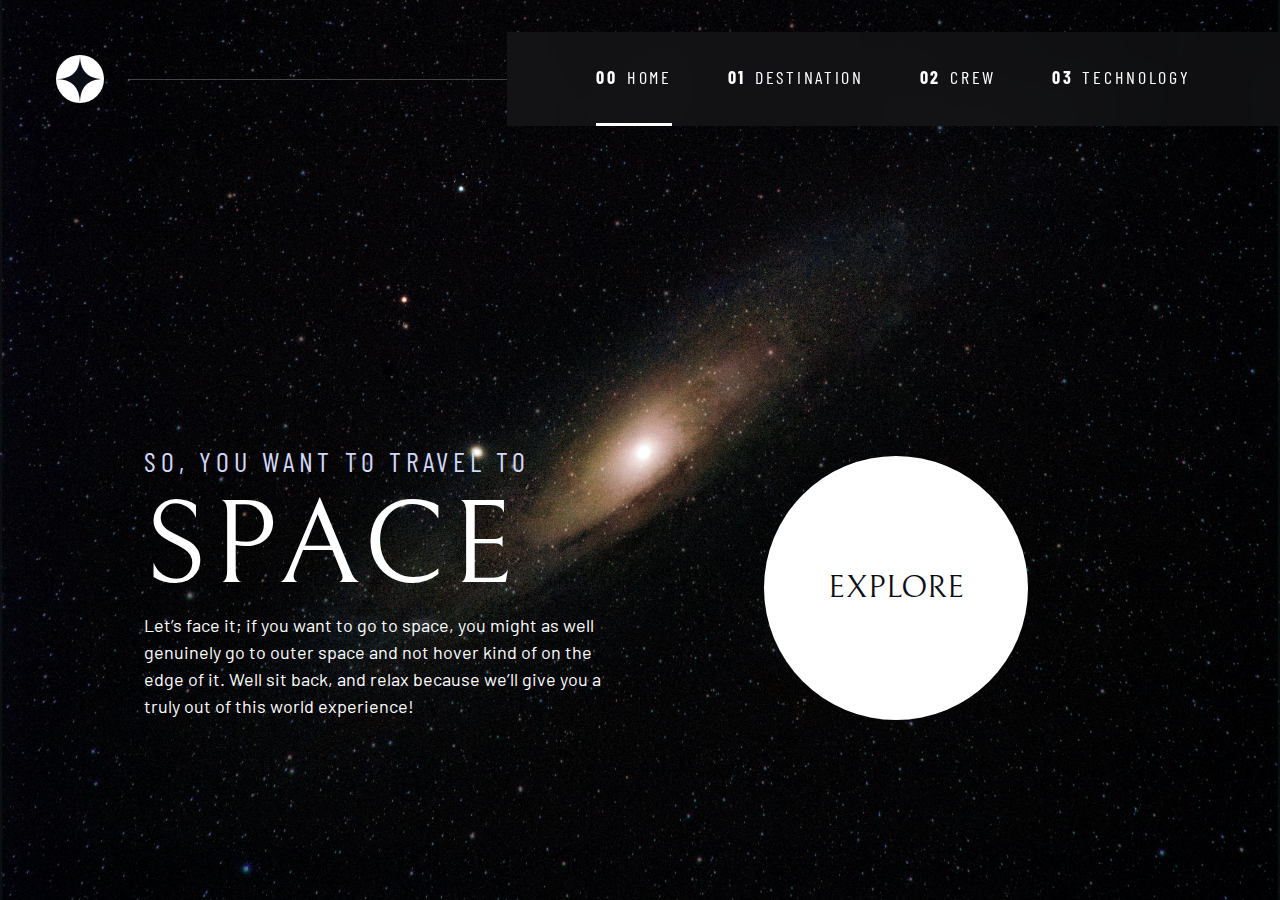
==== commit f70741d9: "commit" ====
--- a/index.html
+++ b/index.html
@@ -18,7 +18,7 @@
 </head>
 
 <body class="home">
-
+    <a class="skip-to-content" href="#main">Skip to content</a>
 
     <header class="primary-header flex">
         <div>
@@ -27,20 +27,20 @@
         <button class="mobile-nav-toggle" aria-controls="primary-navigation"><span class="sr-only"
                 aria-expanded="false">Menu</span></button>
         <nav>
-            <ul id="primary-navigation" class="primary-navigation underline-indicators flex">
-                <li class="active"><a class="ff-sans-cond uppercase text-white letter-spacing-2"
-                        href="index.html"><span>00</span>Home</a>
-                <li><a class="ff-sans-cond uppercase text-white letter-spacing-2"
-                        href="destination.html"><span>01</span>Destination</a>
-                <li><a class="ff-sans-cond uppercase text-white letter-spacing-2"
-                        href="crew.html"><span>02</span>Crew</a>
-                <li><a class="ff-sans-cond uppercase text-white letter-spacing-2"
-                        href="technology.html"><span>03</span>Technology</a>
+            <ul id="primary-navigation" data-visible="false" class="primary-navigation underline-indicators flex">
+                <li class="active"><a class="ff-sans-cond uppercase text-white letter-spacing-2" href="index.html"><span
+                            aria-hidden="true">00</span>Home</a>
+                <li><a class="ff-sans-cond uppercase text-white letter-spacing-2" href="destination.html"><span
+                            aria-hidden="true">01</span>Destination</a>
+                <li><a class="ff-sans-cond uppercase text-white letter-spacing-2" href="crew.html"><span
+                            aria-hidden="true">02</span>Crew</a>
+                <li><a class="ff-sans-cond uppercase text-white letter-spacing-2" href="technology.html"><span
+                            aria-hidden="true">03</span>Technology</a>
             </ul>
         </nav>
     </header>
 
-    <div class="grid-container grid-container--home">
+    <main id="main" class="grid-container grid-container--home">
         <div>
             <h1 class="text-accent fs-500 ff-sans-cond uppercase letter-spacing-1">So, you want to travel to
                 <span class="d-block fs-900 ff-serif text-white">Space</span>
@@ -53,7 +53,7 @@
         <div>
             <a href="#" class="large-button uppercase ff-serif text-dark bg-white">Explore</a>
         </div>
-    </div>
+    </main>
 
 
 
--- a/style.css
+++ b/style.css
@@ -91,6 +91,8 @@
     
     display: grid;
     grid-template-rows: min-content 1fr;
+
+    overflow-x: hidden;
 }
 
 /* make images easier to work with */
@@ -184,7 +186,6 @@
     }
 }
 
-
 .sr-only {
   position: absolute; 
   width: 1px;
@@ -197,6 +198,21 @@
   border: 0;
 }
 
+.skip-to-content {
+    position: absolute;
+    z-index: 9999;
+    background: hsl( var(--clr-white) );
+    color: hsl( var(--clr-dark) );
+    padding: .5em 1em;
+    margin-inline: auto;
+    transform: translateY(-100%);
+    transition: transform 250ms ease-in;
+}
+
+.skip-to-content:focus {
+    transform: translateY(0);
+}
+
 /* colors */
 
 .bg-dark { background-color: hsl( var(--clr-dark) );}
@@ -283,7 +299,19 @@
     transform: scale(1.5);
 }
 
+/* rimary-header */
+
+.logo {
+    margin: 1.5rem clamp(1.5rem, 5vw, 3.5rem)
+}
+
+.primary-header {
+    justify-content: space-between;
+    align-items: center;
+}
+
 .primary-navigation {
+    --gap: clamp(1.5rem, 5vw, 3.5rem);
     --underline-gap: 2rem;
     list-style: none;
     padding: 0;
@@ -292,7 +320,16 @@
    backdrop-filter: blur(1.5rem);
 }
 
-   .moble-nav-toggle {
+.primary-navigation a {
+    text-decoration: none;
+}
+
+.primary-navigation a > span {
+    font-weight: 700;
+    margin-right: .5em;
+}
+
+   .mobile-nav-toggle {
     display: none
    }
 
@@ -306,20 +343,74 @@
         padding: min(20rem, 15vh) 2rem;
         margin: 0;
         flex-direction: column;
-    }
-    
+        transform: translateX(100%);
+        transition: transform 500ms ease-in-out;
+    }
+
+    .primary-navigation[data-visible="true"] {
+        transform: translateX(0);
+    }
+
     .primary-navigation.underline-indicators > .active {
-       border: 0;
-    }
-}
-
-.primary-navigation a {
-    text-decoration: none;
-}
-
-.primary-navigation a > span {
-    font-weight: 700;
-    margin-right: .5em;
+        border: 0;
+    }
+    
+    .mobile-nav-toggle {
+        display: block;
+        position: absolute;
+        z-index: 2000;
+        right: 1rem;
+        top: 2rem;
+        background: transparent;
+        background-image: url(./assets/shared/icon-hamburger.svg);
+        background-repeat: no-repeat;
+        background-position: center;
+        width: 1.5rem;
+        aspect-ratio: 1;
+        border: 0;
+    }
+
+    .mobile-nav-toggle[aria-expanded="true"] {
+background-image: url(./assets/shared/icon-close.svg);
+    }
+
+    .mobile-nav-toggle:focus-visible {
+        outline: 5px solid white;
+        outline-offset: 5px;
+    }
+}
+
+@media (min-width: 35em) {
+    .primary-navigation {
+        padding-inline: clamp(3rem, 7vw, 7rem);
+    }
+}
+
+@media (min-width: 35em) and (max-width: 44.999em) {
+      .primary-navigation a > span {
+        display: none;
+    }
+}
+
+@media (min-width: 45em) {
+
+    .primary-header::after {
+        content: "";
+        display: block;
+        position: relative;
+        height: 1px;
+        width: 100%;
+        margin-right: -2.5rem;
+        background: hsl( var(--clr-white) / .25);
+        order: 1;
+    }
+
+    nav {
+        order: 2;
+    }
+    .primary-navigation {
+        margin-block: 2rem;
+    }
 }
 
 .underline-indicators > * {
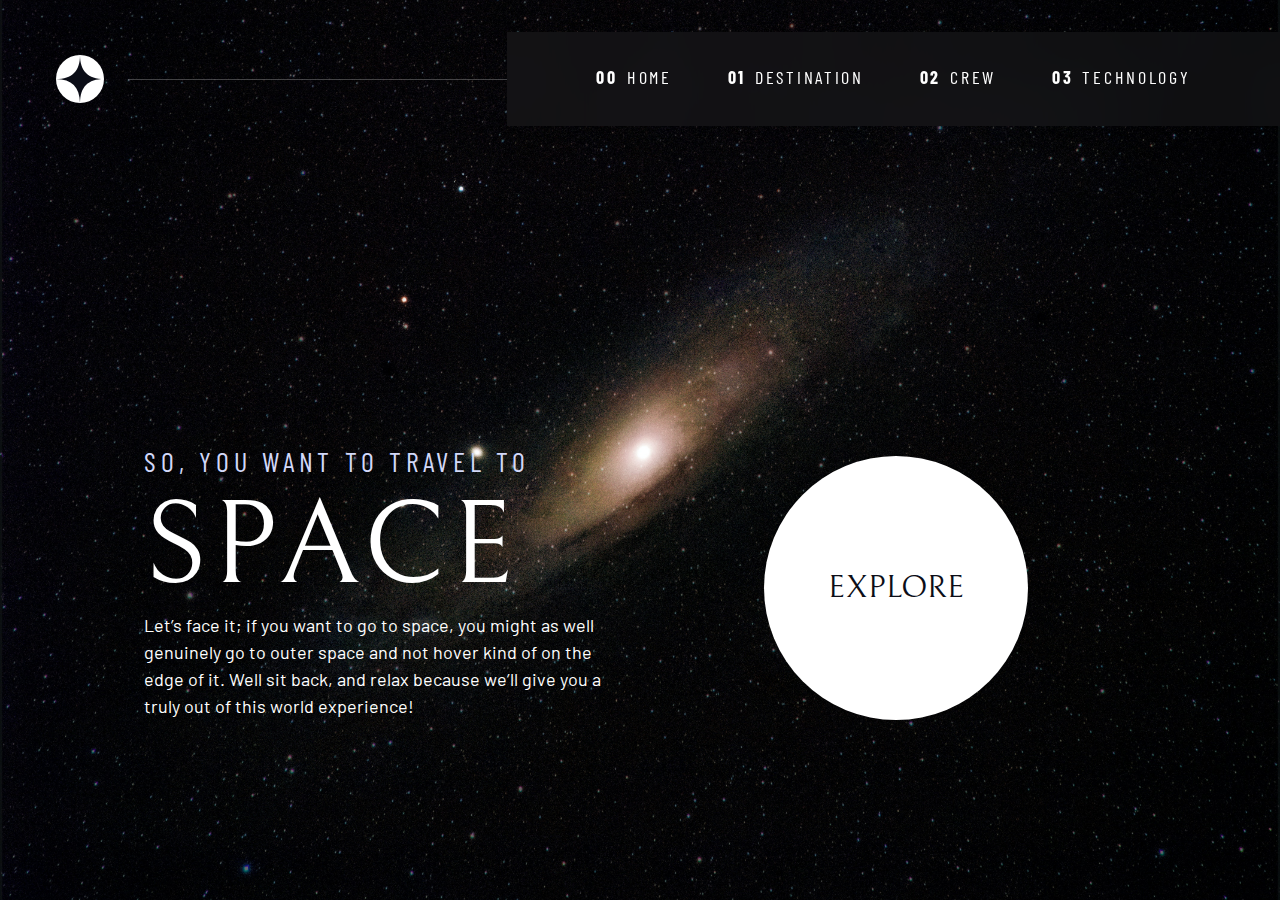
==== commit dccae73d: "commit" ====
--- a/index.html
+++ b/index.html
@@ -14,6 +14,7 @@
         rel="stylesheet">
     <link rel="stylesheet" href="./style.css">
     <script defer src="./index.js"></script>
+    <script defer src="./tabs.js"></script>
     <title>Space tourism website</title>
 </head>
 
@@ -28,9 +29,9 @@
                 aria-expanded="false">Menu</span></button>
         <nav>
             <ul id="primary-navigation" data-visible="false" class="primary-navigation underline-indicators flex">
-                <li class="active"><a class="ff-sans-cond uppercase text-white letter-spacing-2" href="index.html"><span
+                <li><a class="ff-sans-cond uppercase text-white letter-spacing-2" href="index.html"><span
                             aria-hidden="true">00</span>Home</a>
-                <li><a class="ff-sans-cond uppercase text-white letter-spacing-2" href="destination.html"><span
+                <li><a class="ff-sans-cond uppercase text-white letter-spacing-2" href="./destination.html"><span
                             aria-hidden="true">01</span>Destination</a>
                 <li><a class="ff-sans-cond uppercase text-white letter-spacing-2" href="crew.html"><span
                             aria-hidden="true">02</span>Crew</a>
@@ -51,7 +52,7 @@
                 because we’ll give you a truly out of this world experience! </p>
         </div>
         <div>
-            <a href="#" class="large-button uppercase ff-serif text-dark bg-white">Explore</a>
+            <a href="./destination.html" class="large-button uppercase ff-serif text-dark bg-white">Explore</a>
         </div>
     </main>
 
--- a/style.css
+++ b/style.css
@@ -13,7 +13,7 @@
     --fs-800: 3.5rem;
     --fs-700: 1.5rem;
     --fs-600: 1rem;
-    --fs-500: 1.75rem;
+    --fs-500: 1rem;
     --fs-400: 0.9375rem;
     --fs-300: 1rem;
     --fs-200: 0.875rem;
@@ -29,6 +29,7 @@
         --fs-800: 5rem;
         --fs-700: 2.5rem;
         --fs-600: 1.5rem;
+        --fs-500: 1.25rem;
         --fs-400: 1rem;
     }
 }
@@ -39,6 +40,7 @@
         --fs-800: 6.25rem;
         --fs-700: 3.5rem;
         --fs-600: 2rem;
+        --fs-500: 1.75rem;
         --fs-400: 1.125rem;
     }
 }
@@ -91,7 +93,7 @@
     
     display: grid;
     grid-template-rows: min-content 1fr;
-
+    
     overflow-x: hidden;
 }
 
@@ -147,43 +149,14 @@
     margin-top: var(--flow-space, 1rem);
 }
 
+.flow--space-small {
+    --flow-space: .5rem
+}
+
 .container {
     padding-inline: 2em;
     margin-inline: auto;
     max-width: 80rem;
-}
-
-.grid-container {
-    text-align: center;
-    display: grid;
-    place-items: center;
-    padding-inline: 1rem;
-
-}
-
-.grid-container * {
-    max-width: 50ch;
-}
-
-@media (min-width: 45em) {
-    .grid-container {
-        text-align: left;
-        column-gap: var(--container-gap, 2rem);
-        grid-template-columns: minmax(1rem, 1fr) repeat(2, minmax(0, 30rem)) minmax(1rem, 1fr);
-    }
-    
-    .grid-container > *:first-child {
-        grid-column: 2;
-    }
-
-    .grid-container > *:last-child {
-        grid-column: 3;
-    }
-    
-    .grid-container--home {
-        padding-bottom: max(6rem, 20vh);
-        align-items: end;
-    }
 }
 
 .sr-only {
@@ -202,7 +175,7 @@
     position: absolute;
     z-index: 9999;
     background: hsl( var(--clr-white) );
-    color: hsl( var(--clr-dark) );
+    color: hsl( var(--clr-dark) ); 
     padding: .5em 1em;
     margin-inline: auto;
     transform: translateY(-100%);
@@ -299,10 +272,10 @@
     transform: scale(1.5);
 }
 
-/* rimary-header */
+/* primary-header */
 
 .logo {
-    margin: 1.5rem clamp(1.5rem, 5vw, 3.5rem)
+    margin: 1.5rem clamp(1.5rem, 5vw, 3.5rem);
 }
 
 .primary-header {
@@ -317,7 +290,7 @@
     padding: 0;
     margin: 0;
     background: hsl( var(--clr-white) / 0.05);
-   backdrop-filter: blur(1.5rem);
+    backdrop-filter: blur(1.5rem);
 }
 
 .primary-navigation a {
@@ -329,9 +302,9 @@
     margin-right: .5em;
 }
 
-   .mobile-nav-toggle {
-    display: none
-   }
+.mobile-nav-toggle {
+    display: none;
+}
 
 @media (max-width: 35rem) {
     .primary-navigation {
@@ -346,13 +319,13 @@
         transform: translateX(100%);
         transition: transform 500ms ease-in-out;
     }
-
+    
     .primary-navigation[data-visible="true"] {
         transform: translateX(0);
     }
-
+    
     .primary-navigation.underline-indicators > .active {
-        border: 0;
+       border: 0;
     }
     
     .mobile-nav-toggle {
@@ -369,15 +342,16 @@
         aspect-ratio: 1;
         border: 0;
     }
-
+    
     .mobile-nav-toggle[aria-expanded="true"] {
-background-image: url(./assets/shared/icon-close.svg);
-    }
-
+        background-image: url(./assets/shared/icon-close.svg);
+    }
+    
     .mobile-nav-toggle:focus-visible {
         outline: 5px solid white;
         outline-offset: 5px;
     }
+    
 }
 
 @media (min-width: 35em) {
@@ -387,37 +361,42 @@
 }
 
 @media (min-width: 35em) and (max-width: 44.999em) {
-      .primary-navigation a > span {
+    .primary-navigation a > span {
         display: none;
     }
 }
 
 @media (min-width: 45em) {
-
-    .primary-header::after {
-        content: "";
-        display: block;
-        position: relative;
-        height: 1px;
-        width: 100%;
-        margin-right: -2.5rem;
-        background: hsl( var(--clr-white) / .25);
-        order: 1;
-    }
-
+    
+     .primary-header::after {
+         content: '';
+         display: block;
+         position: relative;
+         height: 1px;
+         width: 100%;
+         margin-right: -2.5rem;
+         background: hsl( var(--clr-white) / .25);
+         order: 1;
+     }
+     
     nav {
         order: 2;
     }
+    
     .primary-navigation {
         margin-block: 2rem;
     }
-}
+    
+   
+}
+
 
 .underline-indicators > * {
     cursor: pointer;
-    padding: var(--underline-gap, 1rem) 0;
+    padding: var(--underline-gap, .5rem) 0;
     border: 0;
     border-bottom: .2rem solid hsl( var(--clr-white) / 0 );
+    background-color: transparent;
 }
 
 .underline-indicators > *:hover,
@@ -478,4 +457,169 @@
     }
 } 
 
-
+/* ----------------------------- */
+/* Layout                        */
+/* ----------------------------- */
+
+
+.grid-container {
+    text-align: center;
+    display: grid;
+    place-items: center;
+    padding-inline: 1rem;
+    padding-bottom: 4rem;
+}
+
+.grid-container p:not([class]){
+    max-width: 50ch; 
+}
+
+.numbered-title {
+    grid-area: title;
+}
+
+/* destination layout */
+
+.grid-container--destination {
+    --flow-space: 2rem;
+    grid-template-areas: 
+        'title'
+        'image'
+        'tabs'
+        'content';
+}
+
+.grid-container--destination > picture {
+    grid-area: image;
+    max-width: 60%;
+    align-items: start;
+}
+
+.grid-container--destination > .tab-list {
+    grid-area: tabs;
+}
+
+.grid-container--destination > .destination-info {
+    grid-area: content;
+}
+
+.destination-meta {
+    flex-direction: column;
+    border-top: 1px solid hsl( var(--clr-white) / .1);
+    padding-top: 2.5rem;
+    margin-top: 2.5rem;
+}
+
+.destination-meta p {
+    font-size: 1.75rem;
+}
+
+/* crew layout  */
+
+.grid-container--crew {
+    --flow-space: 2rem;
+    grid-template-areas: 
+        'title'
+        'image'
+        'tabs'
+        'content';
+}
+
+.grid-container--crew > picture {
+    grid-area: image;
+    max-width: 60%;
+    border-bottom: 1px snow hsl( var(--clr-white) / .1);
+}
+
+.grid-container--crew > .dot-indicators {
+    grid-area: tabs;
+}
+
+.grid-container--crew > .crew-details {
+    grid-area: content;
+}
+
+.crew-details h2 {
+    color: hsl( var(--clr-white) / .5);
+}
+
+@media (min-width: 35em) {
+    .numbered-title {
+        justify-self: start;
+        margin-top: 2rem;
+    }
+    
+    .destination-meta {
+        flex-direction: row;
+        justify-content: space-evenly;
+    }
+
+    .grid-container--crew {
+        grid-template-areas: 
+            'title'
+            'content'
+            'tabs'
+            'image';
+    }
+}
+
+@media (min-width: 45em) {
+    .grid-container {
+        text-align: left;
+        column-gap: var(--container-gap, 2rem);
+        grid-template-columns: minmax(1rem, 1fr) repeat(2, minmax(0, 30rem)) minmax(1rem, 1fr);
+    }
+    
+    .grid-container--home {
+        padding-bottom: max(6rem, 20vh);
+        align-items: end;
+    }
+
+    .grid-container--home > *:first-child {
+        grid-column: 2;
+    }
+
+    .grid-container--home > *:last-child {
+        grid-column: 3;
+    }
+    
+    .grid-container--destination {
+        justify-items: start;
+        align-content: start;
+        grid-template-areas: 
+            '. title title .'
+            '. image tabs .'
+            '. image content .';
+    }
+
+
+     .grid-container--destination > picture,
+     .grid-container--crew > picture {
+         max-width: 90%;
+}
+    .destination-meta {
+        --gap: min(6vw, 6rem);
+        justify-content: start;
+    }
+
+    .grid-container--crew {
+        grid-template-columns: minmax(1rem, 1fr) minmax(0, 37rem) minmax(0, 23rem) minmax(1rem, 1fr);
+        justify-items: start;
+        grid-template-areas: 
+            '. title title .'
+            '. content image .'
+            '. tabs image .';
+    }
+
+    .grid-container--crew > .dot-indicators {
+        justify-content: start;
+    }
+
+    .grid-container--crew > picture {
+        grid-column: span 2;
+        align-self: end;
+        max-width: 90%;
+    }
+
+}
+
